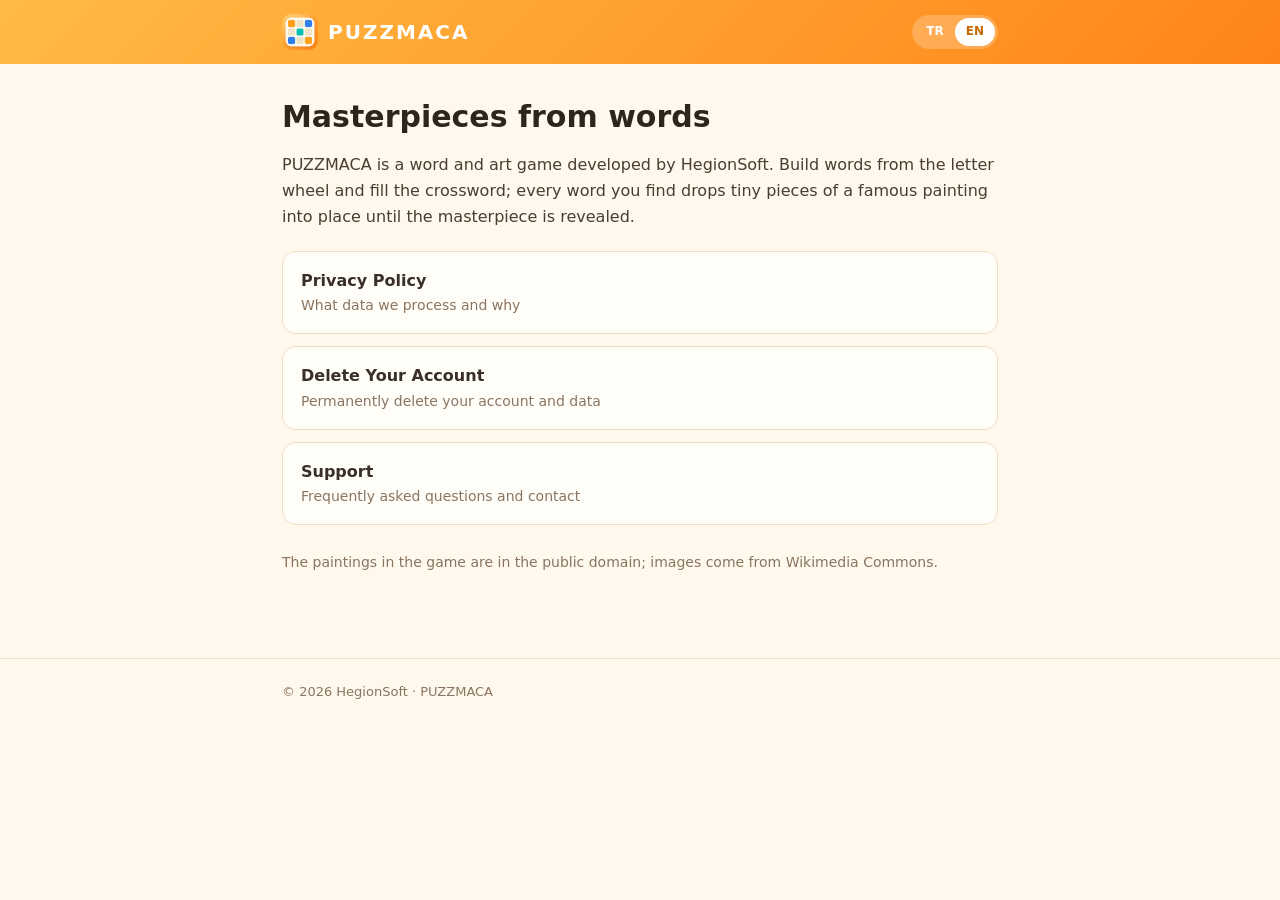
==== index.html @ a9cb7433 "PUZZMACA privacy policy, support and account deletion pages Co-Authored-By: Claude Sonnet 5.5 <norep" ====
<!doctype html>
<html lang="tr">
<head>
<meta charset="utf-8">
<meta name="viewport" content="width=device-width, initial-scale=1">
<title data-tr="PUZZMACA: Kelimelerle Başyapıt" data-en="PUZZMACA: Masterpieces from Words">PUZZMACA: Kelimelerle Başyapıt</title>
<link rel="icon" type="image/png" href="icon.png">
<link rel="stylesheet" href="web.css">
<script src="lang.js"></script>
</head>
<body>
<header>
  <div class="bar">
    <a class="brand" href="index.html"><img src="icon.png" alt="">PUZZMACA</a>
    <div class="lang"><button type="button" data-set="tr">TR</button><button type="button" data-set="en">EN</button></div>
  </div>
</header>
<main>
  <div data-lang-block="tr">
    <h1>Kelimelerle başyapıt</h1>
    <p>PUZZMACA, HegionSoft tarafından geliştirilen bir kelime ve sanat oyunudur. Harf çarkından kelimeler kur, çapraz bulmacayı doldur; bulduğun her kelime ünlü bir tablonun minik parçalarını yerine koyar ve eser yavaş yavaş ortaya çıkar.</p>
  </div>
  <div data-lang-block="en" hidden>
    <h1>Masterpieces from words</h1>
    <p>PUZZMACA is a word and art game developed by HegionSoft. Build words from the letter wheel and fill the crossword; every word you find drops tiny pieces of a famous painting into place until the masterpiece is revealed.</p>
  </div>
  <div class="cards">
    <a href="privacy.html"><b data-tr="Gizlilik Politikası" data-en="Privacy Policy">Gizlilik Politikası</b><span data-tr="Hangi verileri neden işlediğimiz" data-en="What data we process and why">Hangi verileri neden işlediğimiz</span></a>
    <a href="delete-account.html"><b data-tr="Hesabını Silme" data-en="Delete Your Account">Hesabını Silme</b><span data-tr="Hesabını ve verilerini kalıcı olarak sil" data-en="Permanently delete your account and data">Hesabını ve verilerini kalıcı olarak sil</span></a>
    <a href="support.html"><b data-tr="Destek" data-en="Support">Destek</b><span data-tr="Sık sorulan sorular ve iletişim" data-en="Frequently asked questions and contact">Sık sorulan sorular ve iletişim</span></a>
  </div>
  <p class="credit" data-tr="Oyundaki tablolar kamu malıdır; görseller Wikimedia Commons'tan alınmıştır." data-en="The paintings in the game are in the public domain; images come from Wikimedia Commons.">Oyundaki tablolar kamu malıdır; görseller Wikimedia Commons'tan alınmıştır.</p>
</main>
<footer><p>© 2026 HegionSoft · PUZZMACA</p></footer>
</body>
</html>
---- web.css ----
/* PUZZMACA web sayfaları (gizlilik, hesap silme, destek) — oyunun krem/turuncu teması */
:root {
  --accent: #ff9f1c; --accent-dk: #c46a00; --ink: #392f26; --soft: #8a7560;
  --bg: #fff8ec; --card: #fffdf8; --line: #efdfc4;
}
* { box-sizing: border-box; }
body {
  margin: 0; background: var(--bg); color: var(--ink);
  font-family: system-ui, -apple-system, "Segoe UI", Roboto, Helvetica, Arial, sans-serif;
  font-size: 16px; line-height: 1.65; -webkit-font-smoothing: antialiased;
}
header { background: linear-gradient(135deg, #ffbb45, #ff8418); color: #fff; }
.bar { max-width: 760px; margin: 0 auto; padding: 14px 22px; display: flex; align-items: center; justify-content: space-between; gap: 12px; }
.brand { display: flex; align-items: center; gap: 10px; color: #fff; text-decoration: none; font-weight: 800; letter-spacing: 2px; font-size: 20px; }
.brand img { width: 36px; height: 36px; border-radius: 9px; }
.lang { display: flex; background: rgba(255,255,255,.22); border-radius: 999px; padding: 3px; }
.lang button { border: 0; background: none; color: #fff; font: inherit; font-size: 12px; font-weight: 800; padding: 4px 11px; border-radius: 999px; cursor: pointer; }
.lang button.on { background: #fff; color: var(--accent-dk); }
main { max-width: 760px; margin: 0 auto; padding: 34px 22px 70px; }
h1 { font-size: 30px; line-height: 1.25; margin: 0 0 4px; color: #2e251d; }
h2 { font-size: 19px; margin: 28px 0 8px; color: #2e251d; }
p, li { color: #4a3d31; }
ul, ol { padding-left: 22px; }
li { margin-bottom: 6px; }
.upd { color: var(--soft); font-size: 14px; font-style: italic; margin-bottom: 22px; }
.callout { background: #fff1d6; border: 1px solid var(--line); border-radius: 14px; padding: 14px 18px; margin: 18px 0; }
.callout p:last-child { margin-bottom: 0; }
/* yayından önce doldurulacak bilgi */
.todo { background: #fff1c2; color: #7a5200; border-radius: 6px; padding: 0 6px; font-weight: 700; }
a { color: var(--accent-dk); }
.cards { display: grid; gap: 12px; margin-top: 20px; }
.cards a { display: block; background: var(--card); border: 1px solid var(--line); border-radius: 14px; padding: 16px 18px; text-decoration: none; color: var(--ink); font-weight: 700; }
.cards a:hover { border-color: var(--accent); }
.cards a span { display: block; font-weight: 400; color: var(--soft); font-size: 14px; }
.credit { font-size: 14px; color: var(--soft); margin-top: 26px; }
footer { border-top: 1px solid var(--line); }
footer p { max-width: 760px; margin: 0 auto; padding: 22px; font-size: 13px; color: var(--soft); }
footer a { margin-right: 10px; }
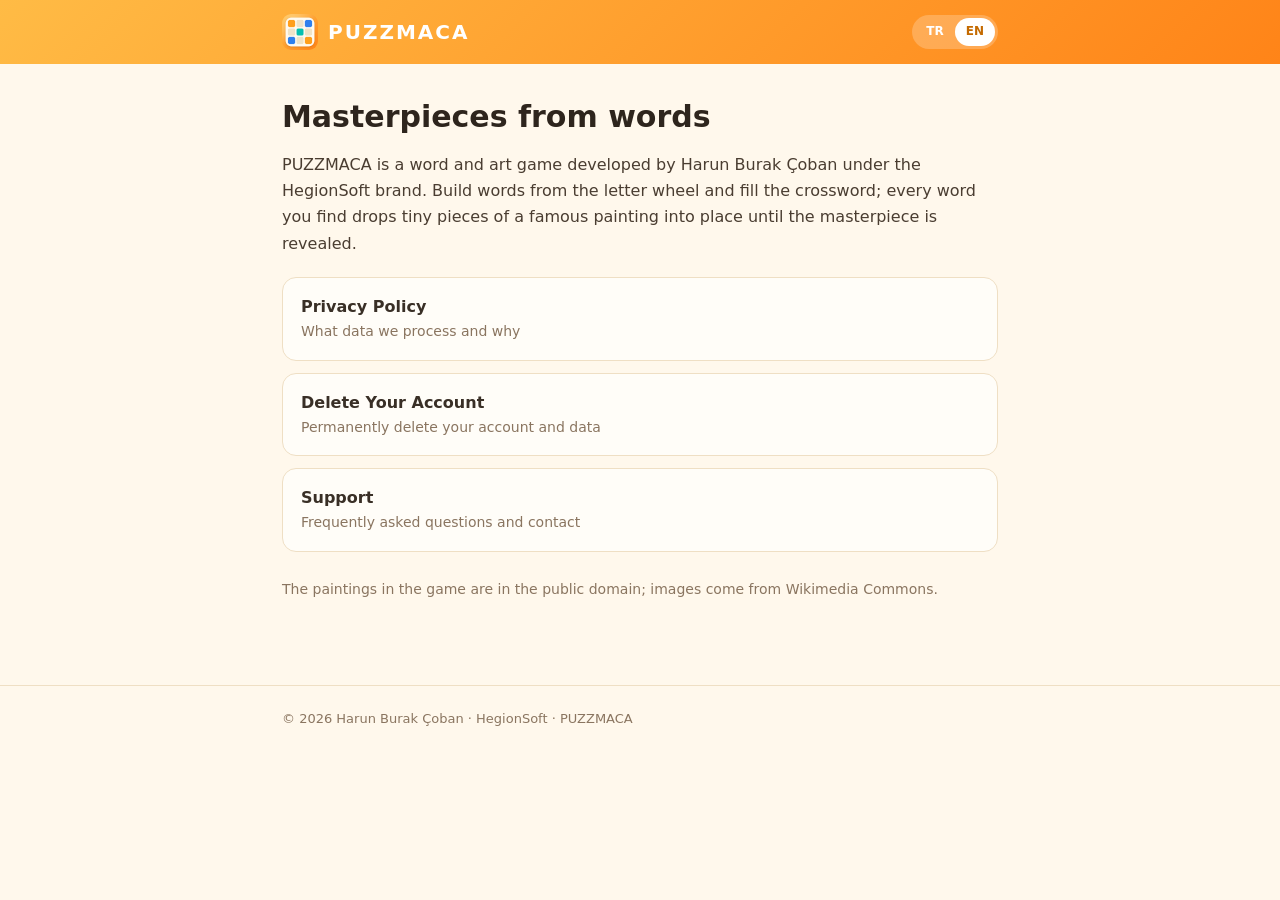
==== commit 14b02113: "Add contact email and data controller details Co-Authored-By: Claude Sonnet 5.5 <noreply@anthropic.c" ====
--- a/index.html
+++ b/index.html
@@ -18,11 +18,11 @@
 <main>
   <div data-lang-block="tr">
     <h1>Kelimelerle başyapıt</h1>
-    <p>PUZZMACA, HegionSoft tarafından geliştirilen bir kelime ve sanat oyunudur. Harf çarkından kelimeler kur, çapraz bulmacayı doldur; bulduğun her kelime ünlü bir tablonun minik parçalarını yerine koyar ve eser yavaş yavaş ortaya çıkar.</p>
+    <p>PUZZMACA, HegionSoft markasıyla Harun Burak Çoban tarafından geliştirilen bir kelime ve sanat oyunudur. Harf çarkından kelimeler kur, çapraz bulmacayı doldur; bulduğun her kelime ünlü bir tablonun minik parçalarını yerine koyar ve eser yavaş yavaş ortaya çıkar.</p>
   </div>
   <div data-lang-block="en" hidden>
     <h1>Masterpieces from words</h1>
-    <p>PUZZMACA is a word and art game developed by HegionSoft. Build words from the letter wheel and fill the crossword; every word you find drops tiny pieces of a famous painting into place until the masterpiece is revealed.</p>
+    <p>PUZZMACA is a word and art game developed by Harun Burak Çoban under the HegionSoft brand. Build words from the letter wheel and fill the crossword; every word you find drops tiny pieces of a famous painting into place until the masterpiece is revealed.</p>
   </div>
   <div class="cards">
     <a href="privacy.html"><b data-tr="Gizlilik Politikası" data-en="Privacy Policy">Gizlilik Politikası</b><span data-tr="Hangi verileri neden işlediğimiz" data-en="What data we process and why">Hangi verileri neden işlediğimiz</span></a>
@@ -31,6 +31,6 @@
   </div>
   <p class="credit" data-tr="Oyundaki tablolar kamu malıdır; görseller Wikimedia Commons'tan alınmıştır." data-en="The paintings in the game are in the public domain; images come from Wikimedia Commons.">Oyundaki tablolar kamu malıdır; görseller Wikimedia Commons'tan alınmıştır.</p>
 </main>
-<footer><p>© 2026 HegionSoft · PUZZMACA</p></footer>
+<footer><p>© 2026 Harun Burak Çoban · HegionSoft · PUZZMACA</p></footer>
 </body>
 </html>
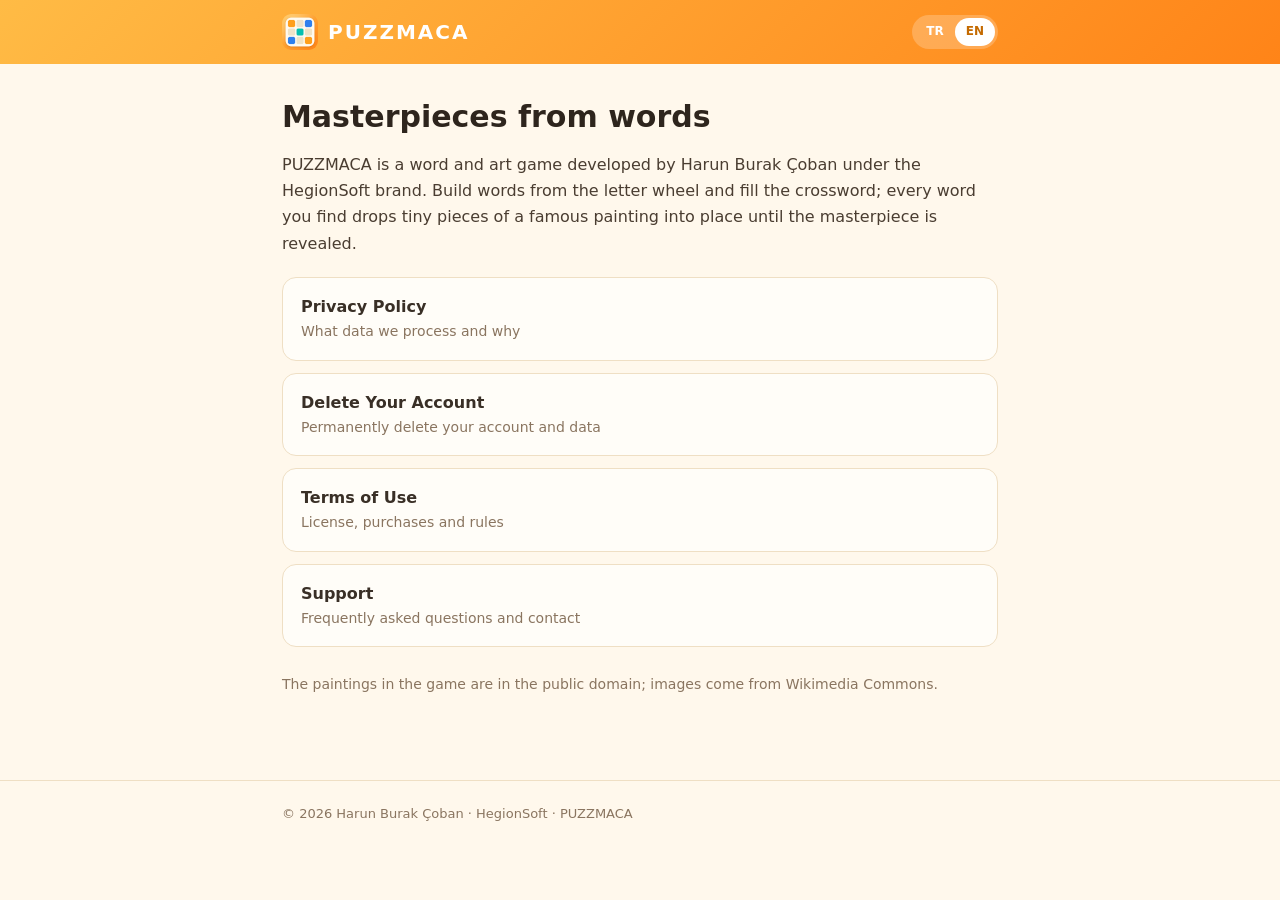
==== commit 6440250f: "Add Terms of Use (with the Apple EULA note) and link it from every page Co-Authored-By: Claude Sonne" ====
--- a/index.html
+++ b/index.html
@@ -27,6 +27,7 @@
   <div class="cards">
     <a href="privacy.html"><b data-tr="Gizlilik Politikası" data-en="Privacy Policy">Gizlilik Politikası</b><span data-tr="Hangi verileri neden işlediğimiz" data-en="What data we process and why">Hangi verileri neden işlediğimiz</span></a>
     <a href="delete-account.html"><b data-tr="Hesabını Silme" data-en="Delete Your Account">Hesabını Silme</b><span data-tr="Hesabını ve verilerini kalıcı olarak sil" data-en="Permanently delete your account and data">Hesabını ve verilerini kalıcı olarak sil</span></a>
+    <a href="terms.html"><b data-tr="Kullanım Şartları" data-en="Terms of Use">Kullanım Şartları</b><span data-tr="Lisans, satın alımlar ve kurallar" data-en="License, purchases and rules">Lisans, satın alımlar ve kurallar</span></a>
     <a href="support.html"><b data-tr="Destek" data-en="Support">Destek</b><span data-tr="Sık sorulan sorular ve iletişim" data-en="Frequently asked questions and contact">Sık sorulan sorular ve iletişim</span></a>
   </div>
   <p class="credit" data-tr="Oyundaki tablolar kamu malıdır; görseller Wikimedia Commons'tan alınmıştır." data-en="The paintings in the game are in the public domain; images come from Wikimedia Commons.">Oyundaki tablolar kamu malıdır; görseller Wikimedia Commons'tan alınmıştır.</p>
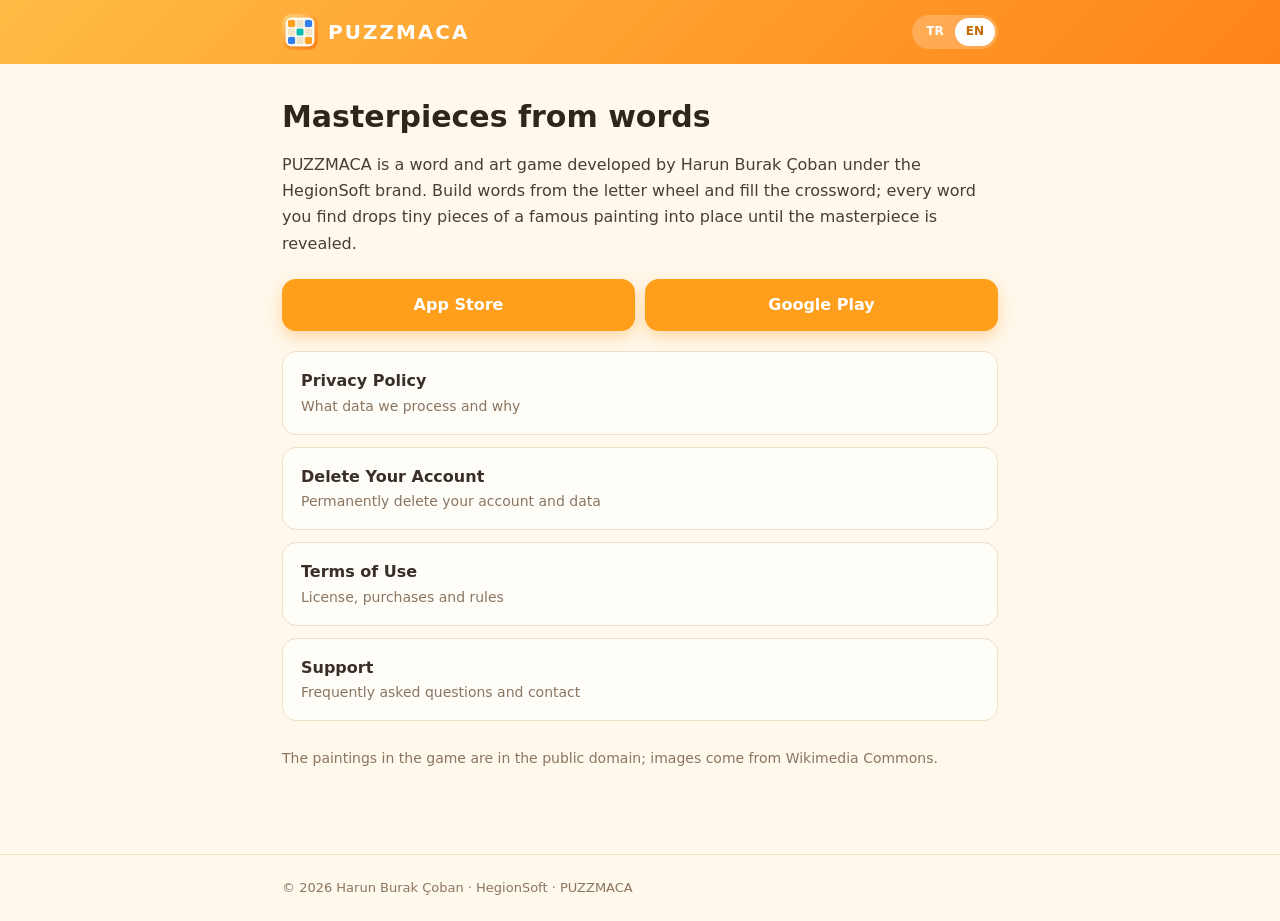
==== commit bf0739ba: "Landing page: link preview tags, store buttons and mobile store redirect Co-Authored-By: Claude Sonn" ====
--- a/index.html
+++ b/index.html
@@ -5,6 +5,12 @@
 <meta name="viewport" content="width=device-width, initial-scale=1">
 <title data-tr="PUZZMACA: Kelimelerle Başyapıt" data-en="PUZZMACA: Masterpieces from Words">PUZZMACA: Kelimelerle Başyapıt</title>
 <link rel="icon" type="image/png" href="icon.png">
+<meta name="description" content="Harf çarkından kelimeler kur, ünlü tabloları parça parça ortaya çıkar. / Build words from the wheel and reveal famous paintings piece by piece.">
+<meta property="og:type" content="website">
+<meta property="og:title" content="PUZZMACA: Kelimelerle Başyapıt">
+<meta property="og:description" content="Harf çarkından kelimeler kur, ünlü tabloları parça parça ortaya çıkar. / Build words and reveal famous paintings.">
+<meta property="og:image" content="https://habuco.github.io/puzzmaca-privacy/icon.png">
+<meta name="twitter:card" content="summary">
 <link rel="stylesheet" href="web.css">
 <script src="lang.js"></script>
 </head>
@@ -24,6 +30,17 @@
     <h1>Masterpieces from words</h1>
     <p>PUZZMACA is a word and art game developed by Harun Burak Çoban under the HegionSoft brand. Build words from the letter wheel and fill the crossword; every word you find drops tiny pieces of a famous painting into place until the masterpiece is revealed.</p>
   </div>
+  <div class="stores">
+    <a href="https://apps.apple.com/app/id6820074871" data-store="ios">App Store</a>
+    <a href="https://play.google.com/store/apps/details?id=com.hegionsoft.puzzmaca" data-store="android">Google Play</a>
+  </div>
+  <script>
+    /* Paylaşılan bağlantıya telefondan dokunan oyuncu doğrudan kendi mağazasına gider; masaüstünde iki düğme görünür */
+    (function () {
+      var ua = navigator.userAgent || "", a = document.querySelector('.stores a[data-store="' + (/iPhone|iPad|iPod/i.test(ua) ? "ios" : /Android/i.test(ua) ? "android" : "none") + '"]');
+      if (a) setTimeout(function () { location.replace(a.href); }, 600);
+    })();
+  </script>
   <div class="cards">
     <a href="privacy.html"><b data-tr="Gizlilik Politikası" data-en="Privacy Policy">Gizlilik Politikası</b><span data-tr="Hangi verileri neden işlediğimiz" data-en="What data we process and why">Hangi verileri neden işlediğimiz</span></a>
     <a href="delete-account.html"><b data-tr="Hesabını Silme" data-en="Delete Your Account">Hesabını Silme</b><span data-tr="Hesabını ve verilerini kalıcı olarak sil" data-en="Permanently delete your account and data">Hesabını ve verilerini kalıcı olarak sil</span></a>
--- a/web.css
+++ b/web.css
@@ -36,3 +36,7 @@
 footer { border-top: 1px solid var(--line); }
 footer p { max-width: 760px; margin: 0 auto; padding: 22px; font-size: 13px; color: var(--soft); }
 footer a { margin-right: 10px; }
+
+.stores { display: flex; flex-wrap: wrap; gap: 10px; margin: 22px 0 8px; }
+.stores a { flex: 1 1 140px; text-align: center; padding: 13px 16px; border-radius: 14px; font-weight: 800; text-decoration: none; background: #ff9f1c; color: #fff; box-shadow: 0 6px 16px rgba(255,159,28,.35); }
+.stores a:active { transform: scale(.97); }
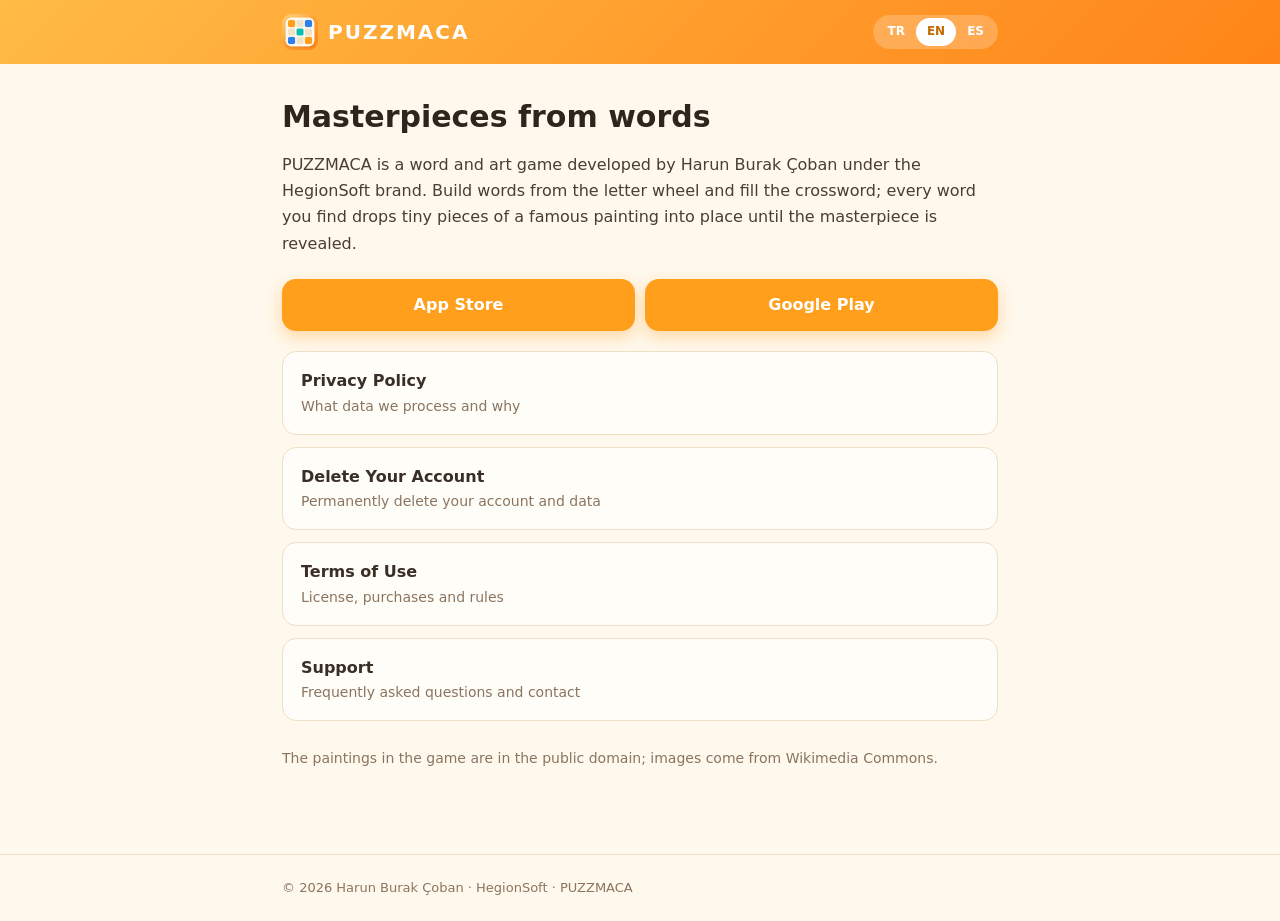
==== commit b6d2a7b2: "Add Spanish versions of all pages (?lang=es) - Every page now has a Spanish section and an ES button" ====
--- a/index.html
+++ b/index.html
@@ -3,7 +3,7 @@
 <head>
 <meta charset="utf-8">
 <meta name="viewport" content="width=device-width, initial-scale=1">
-<title data-tr="PUZZMACA: Kelimelerle Başyapıt" data-en="PUZZMACA: Masterpieces from Words">PUZZMACA: Kelimelerle Başyapıt</title>
+<title data-tr="PUZZMACA: Kelimelerle Başyapıt" data-en="PUZZMACA: Masterpieces from Words" data-es="PUZZMACA: Obras maestras con palabras">PUZZMACA: Kelimelerle Başyapıt</title>
 <link rel="icon" type="image/png" href="icon.png">
 <meta name="description" content="Harf çarkından kelimeler kur, ünlü tabloları parça parça ortaya çıkar. / Build words from the wheel and reveal famous paintings piece by piece.">
 <meta property="og:type" content="website">
@@ -18,7 +18,7 @@
 <header>
   <div class="bar">
     <a class="brand" href="index.html"><img src="icon.png" alt="">PUZZMACA</a>
-    <div class="lang"><button type="button" data-set="tr">TR</button><button type="button" data-set="en">EN</button></div>
+    <div class="lang"><button type="button" data-set="tr">TR</button><button type="button" data-set="en">EN</button><button type="button" data-set="es">ES</button></div>
   </div>
 </header>
 <main>
@@ -29,6 +29,10 @@
   <div data-lang-block="en" hidden>
     <h1>Masterpieces from words</h1>
     <p>PUZZMACA is a word and art game developed by Harun Burak Çoban under the HegionSoft brand. Build words from the letter wheel and fill the crossword; every word you find drops tiny pieces of a famous painting into place until the masterpiece is revealed.</p>
+  </div>
+  <div data-lang-block="es" hidden>
+    <h1>Obras maestras con palabras</h1>
+    <p>PUZZMACA es un juego de palabras y arte desarrollado por Harun Burak Çoban con la marca HegionSoft. Forma palabras con la rueda de letras y completa el crucigrama; cada palabra que encuentras coloca pequeñas piezas de un cuadro famoso hasta que la obra maestra queda al descubierto.</p>
   </div>
   <div class="stores">
     <a href="https://apps.apple.com/app/id6820074871" data-store="ios">App Store</a>
@@ -42,12 +46,12 @@
     })();
   </script>
   <div class="cards">
-    <a href="privacy.html"><b data-tr="Gizlilik Politikası" data-en="Privacy Policy">Gizlilik Politikası</b><span data-tr="Hangi verileri neden işlediğimiz" data-en="What data we process and why">Hangi verileri neden işlediğimiz</span></a>
-    <a href="delete-account.html"><b data-tr="Hesabını Silme" data-en="Delete Your Account">Hesabını Silme</b><span data-tr="Hesabını ve verilerini kalıcı olarak sil" data-en="Permanently delete your account and data">Hesabını ve verilerini kalıcı olarak sil</span></a>
-    <a href="terms.html"><b data-tr="Kullanım Şartları" data-en="Terms of Use">Kullanım Şartları</b><span data-tr="Lisans, satın alımlar ve kurallar" data-en="License, purchases and rules">Lisans, satın alımlar ve kurallar</span></a>
-    <a href="support.html"><b data-tr="Destek" data-en="Support">Destek</b><span data-tr="Sık sorulan sorular ve iletişim" data-en="Frequently asked questions and contact">Sık sorulan sorular ve iletişim</span></a>
+    <a href="privacy.html"><b data-tr="Gizlilik Politikası" data-en="Privacy Policy" data-es="Política de privacidad">Gizlilik Politikası</b><span data-tr="Hangi verileri neden işlediğimiz" data-en="What data we process and why" data-es="Qué datos tratamos y por qué">Hangi verileri neden işlediğimiz</span></a>
+    <a href="delete-account.html"><b data-tr="Hesabını Silme" data-en="Delete Your Account" data-es="Eliminar tu cuenta">Hesabını Silme</b><span data-tr="Hesabını ve verilerini kalıcı olarak sil" data-en="Permanently delete your account and data" data-es="Elimina para siempre tu cuenta y tus datos">Hesabını ve verilerini kalıcı olarak sil</span></a>
+    <a href="terms.html"><b data-tr="Kullanım Şartları" data-en="Terms of Use" data-es="Condiciones de uso">Kullanım Şartları</b><span data-tr="Lisans, satın alımlar ve kurallar" data-en="License, purchases and rules" data-es="Licencia, compras y normas">Lisans, satın alımlar ve kurallar</span></a>
+    <a href="support.html"><b data-tr="Destek" data-en="Support" data-es="Soporte">Destek</b><span data-tr="Sık sorulan sorular ve iletişim" data-en="Frequently asked questions and contact" data-es="Preguntas frecuentes y contacto">Sık sorulan sorular ve iletişim</span></a>
   </div>
-  <p class="credit" data-tr="Oyundaki tablolar kamu malıdır; görseller Wikimedia Commons'tan alınmıştır." data-en="The paintings in the game are in the public domain; images come from Wikimedia Commons.">Oyundaki tablolar kamu malıdır; görseller Wikimedia Commons'tan alınmıştır.</p>
+  <p class="credit" data-tr="Oyundaki tablolar kamu malıdır; görseller Wikimedia Commons'tan alınmıştır." data-en="The paintings in the game are in the public domain; images come from Wikimedia Commons." data-es="Los cuadros del juego son de dominio público; las imágenes proceden de Wikimedia Commons.">Oyundaki tablolar kamu malıdır; görseller Wikimedia Commons'tan alınmıştır.</p>
 </main>
 <footer><p>© 2026 Harun Burak Çoban · HegionSoft · PUZZMACA</p></footer>
 </body>
